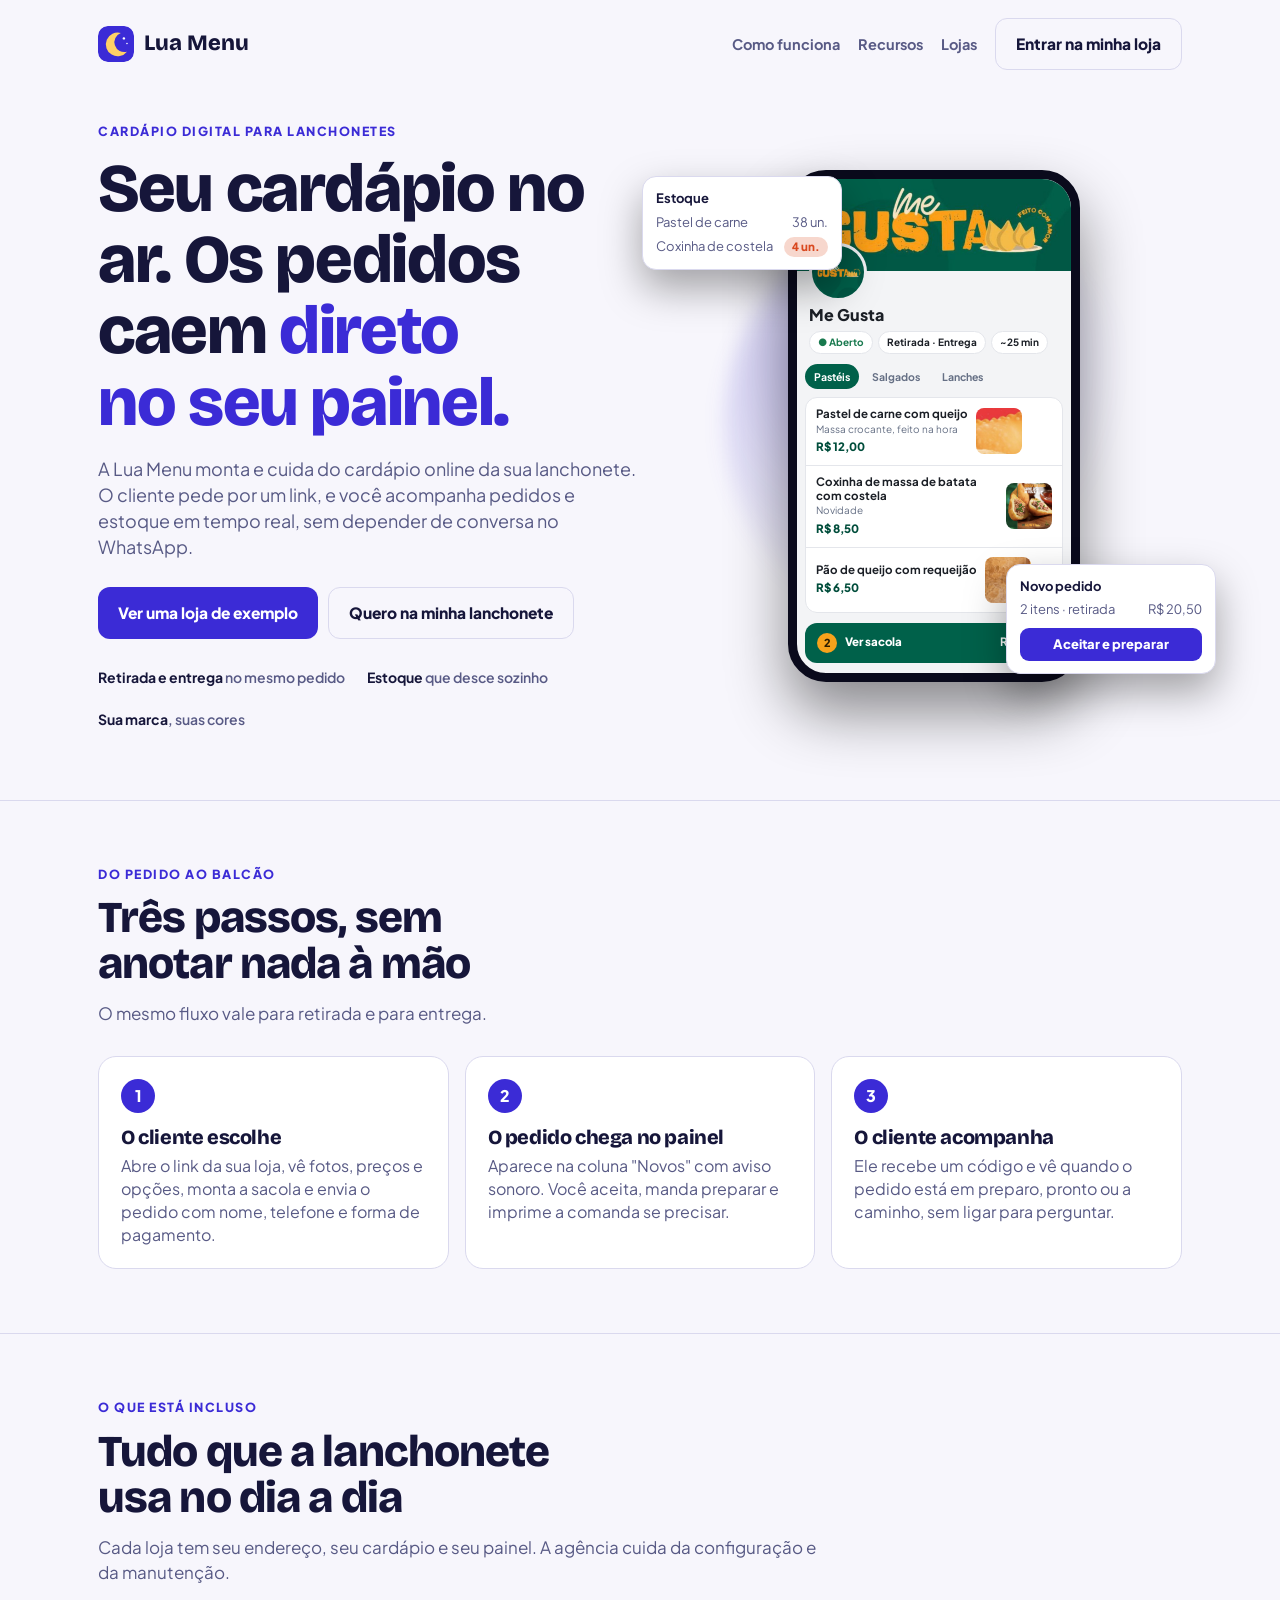
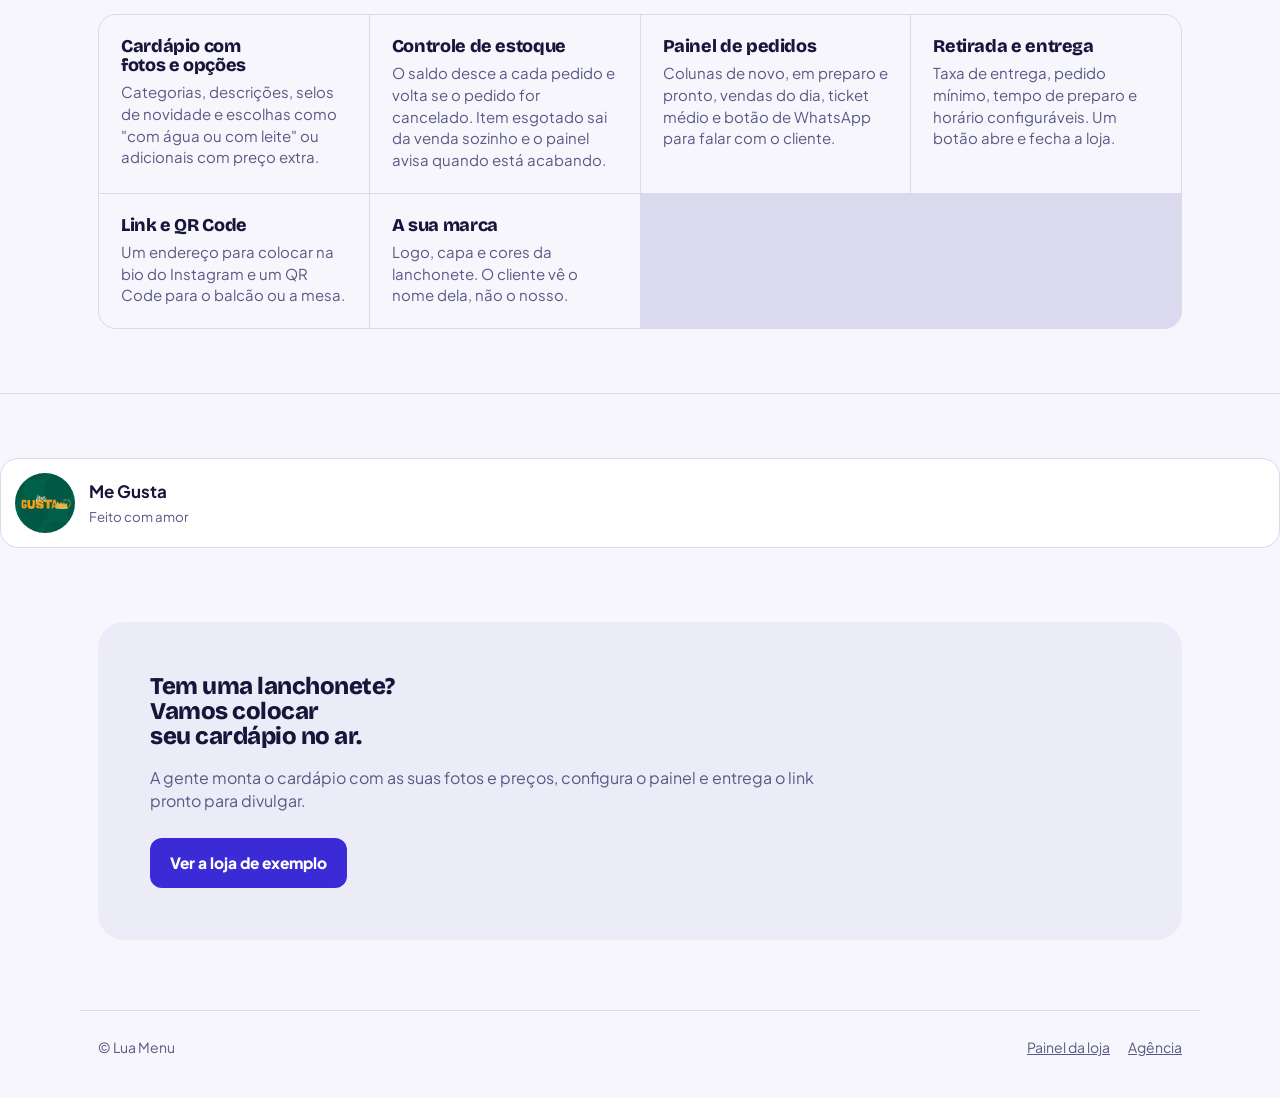
==== index.html @ 082c15fa "Lua Menu: plataforma de cardápio digital multi-lojas, com a Me Gusta como primeira loja Co-Authored-" ====
<!doctype html>
<html lang="pt-BR">
<head>
  <meta charset="utf-8">
  <meta name="viewport" content="width=device-width, initial-scale=1, viewport-fit=cover">
  <title>Lua Menu</title>
  <meta name="description" content="Cardápio digital e pedidos online para lanchonetes, com painel de pedidos e controle de estoque.">
  <link rel="icon" href="assets/luamenu-mark.svg">
  <link rel="preconnect" href="https://fonts.googleapis.com">
  <link rel="preconnect" href="https://fonts.gstatic.com" crossorigin>
  <link href="https://fonts.googleapis.com/css2?family=Bricolage+Grotesque:opsz,wght@12..96,700;12..96,800&family=Plus+Jakarta+Sans:wght@400;500;600;700;800&display=swap" rel="stylesheet">
  <link rel="stylesheet" href="css/base.css">
  <link rel="stylesheet" href="css/landing.css">
</head>
<body>
  <div class="wrap">
    <nav class="nav" aria-label="Principal">
      <a class="nav__brand" href="index.html"><img src="assets/luamenu-mark.svg" alt="">Lua Menu</a>
      <a class="l" href="#como">Como funciona</a>
      <a class="l" href="#recursos">Recursos</a>
      <a class="l" href="#lojas">Lojas</a>
      <a class="btn-l btn-l--ghost" href="painel.html">Entrar na minha loja</a>
    </nav>

    <header class="hero">
      <div>
        <p class="eyebrow">Cardápio digital para lanchonetes</p>
        <h1>Seu cardápio no ar. Os pedidos caem <em>direto no seu painel.</em></h1>
        <p class="lead">A Lua Menu monta e cuida do cardápio online da sua lanchonete. O cliente pede por um link, e você acompanha pedidos e estoque em tempo real, sem depender de conversa no WhatsApp.</p>
        <div class="cta">
          <a class="btn-l" id="ctaDemo" href="loja.html?l=me-gusta">Ver uma loja de exemplo</a>
          <a class="btn-l btn-l--ghost" id="ctaWa" href="#contato">Quero na minha lanchonete</a>
        </div>
        <div class="proof"><span><b>Retirada e entrega</b> no mesmo pedido</span><span><b>Estoque</b> que desce sozinho</span><span><b>Sua marca</b>, suas cores</span></div>
      </div>

      <div class="stage" aria-hidden="true">
        <div class="phone">
          <div class="cov"></div><div class="av"></div>
          <h3>Me Gusta</h3>
          <div class="bd"><span class="o">● Aberto</span><span>Retirada · Entrega</span><span>~25 min</span></div>
          <div class="tabs2"><span class="on">Pastéis</span><span>Salgados</span><span>Lanches</span></div>
          <div class="lst">
            <div class="r"><div><b>Pastel de carne com queijo</b><small>Massa crocante, feito na hora</small><div class="p">R$ 12,00</div></div><div class="im" style="background-image:url(assets/lojas/me-gusta/pastel.jpg)"></div></div>
            <div class="r"><div><b>Coxinha de massa de batata com costela</b><small>Novidade</small><div class="p">R$ 8,50</div></div><div class="im" style="background-image:url(assets/lojas/me-gusta/coxinha.jpg)"></div></div>
            <div class="r"><div><b>Pão de queijo com requeijão</b><div class="p">R$ 6,50</div></div><div class="im" style="background-image:url(assets/lojas/me-gusta/paodequeijo.jpg)"></div></div>
          </div>
          <div class="bar3"><i>2</i>Ver sacola<strong>R$ 20,50</strong></div>
        </div>
        <div class="float float--2"><b>Estoque</b><div class="row2"><span>Pastel de carne</span><span>38 un.</span></div><div class="row2"><span>Coxinha de costela</span><span class="lowp">4 un.</span></div></div>
        <div class="float"><b>Novo pedido</b><div class="row2"><span>2 itens · retirada</span><span>R$ 20,50</span></div><div class="acc">Aceitar e preparar</div></div>
      </div>
    </header>
  </div>

  <section class="sec" id="como"><div class="wrap">
    <p class="eyebrow">Do pedido ao balcão</p>
    <h2>Três passos, sem anotar nada à mão</h2>
    <p class="sub">O mesmo fluxo vale para retirada e para entrega.</p>
    <ol class="flow">
      <li><h3>O cliente escolhe</h3><p>Abre o link da sua loja, vê fotos, preços e opções, monta a sacola e envia o pedido com nome, telefone e forma de pagamento.</p></li>
      <li><h3>O pedido chega no painel</h3><p>Aparece na coluna "Novos" com aviso sonoro. Você aceita, manda preparar e imprime a comanda se precisar.</p></li>
      <li><h3>O cliente acompanha</h3><p>Ele recebe um código e vê quando o pedido está em preparo, pronto ou a caminho, sem ligar para perguntar.</p></li>
    </ol>
  </div></section>

  <section class="sec" id="recursos"><div class="wrap">
    <p class="eyebrow">O que está incluso</p>
    <h2>Tudo que a lanchonete usa no dia a dia</h2>
    <p class="sub">Cada loja tem seu endereço, seu cardápio e seu painel. A agência cuida da configuração e da manutenção.</p>
    <div class="feat">
      <div><h3>Cardápio com fotos e opções</h3><p>Categorias, descrições, selos de novidade e escolhas como "com água ou com leite" ou adicionais com preço extra.</p></div>
      <div><h3>Controle de estoque</h3><p>O saldo desce a cada pedido e volta se o pedido for cancelado. Item esgotado sai da venda sozinho e o painel avisa quando está acabando.</p></div>
      <div><h3>Painel de pedidos</h3><p>Colunas de novo, em preparo e pronto, vendas do dia, ticket médio e botão de WhatsApp para falar com o cliente.</p></div>
      <div><h3>Retirada e entrega</h3><p>Taxa de entrega, pedido mínimo, tempo de preparo e horário configuráveis. Um botão abre e fecha a loja.</p></div>
      <div><h3>Link e QR Code</h3><p>Um endereço para colocar na bio do Instagram e um QR Code para o balcão ou a mesa.</p></div>
      <div><h3>A sua marca</h3><p>Logo, capa e cores da lanchonete. O cliente vê o nome dela, não o nosso.</p></div>
    </div>
  </div></section>

  <section class="sec" id="lojas"><div class="wrap">
    <p class="eyebrow">Lojas no Lua Menu</p>
    <h2>Lanchonetes que já pedem por aqui</h2>
    <div id="lojas" class="lojas"></div>
  </div></section>

  <section id="contato"><div class="wrap"><div class="end">
    <h2>Tem uma lanchonete? Vamos colocar seu cardápio no ar.</h2>
    <p>A gente monta o cardápio com as suas fotos e preços, configura o painel e entrega o link pronto para divulgar.</p>
    <div class="cta"><a class="btn-l" id="waBtn" href="loja.html?l=me-gusta">Ver a loja de exemplo</a></div>
  </div></div></section>

  <footer class="wrap foot"><span>© Lua Menu</span><a href="painel.html">Painel da loja</a><a href="agencia.html">Agência</a></footer>

  <script src="js/config.js"></script>
  <script src="js/seed.js"></script>
  <script src="js/util.js"></script>
  <script src="js/store.js"></script>
  <script>
    (async function () {
      var cfg = window.LM_CONFIG;
      if (cfg.demoSlug) document.getElementById("ctaDemo").href = "loja.html?l=" + cfg.demoSlug;
      var wa = String(cfg.agency.whatsapp || "").replace(/\D/g, "");
      if (wa) {
        var link = "https://wa.me/" + wa + "?text=" + encodeURIComponent("Olá! Tenho uma lanchonete e quero saber mais sobre o Lua Menu.");
        document.getElementById("ctaWa").href = link;
        var b = document.getElementById("waBtn"); b.href = link; b.textContent = "Chamar a Lua no WhatsApp";
      }
      try {
        await Store.init();
        var list = await Store.listPublicTenants(), box = document.getElementById("lojas");
        var esc = window.LM.fmt.esc;
        box.innerHTML = list.map(function (t) {
          return '<a class="loja" href="loja.html?l=' + esc(t.slug) + '"><div class="a" style="background-image:url(\'' + esc(t.logo) + '\')"></div><div><b>' + esc(t.name) + '</b><small>' + esc(t.tagline || "Ver cardápio") + '</small></div></a>';
        }).join("") || '<p class="sub">Em breve.</p>';
      } catch (e) { document.getElementById("lojas").innerHTML = ""; }
    })();
  </script>
</body>
</html>
---- css/base.css ----
/* Base compartilhada pelas telas da loja e dos painéis */
*{box-sizing:border-box}
html{-webkit-text-size-adjust:100%}
body{margin:0;font-family:'Plus Jakarta Sans',system-ui,-apple-system,'Segoe UI',Roboto,sans-serif;font-size:16px;line-height:1.45;-webkit-font-smoothing:antialiased}
img{max-width:100%;display:block}
button,input,select,textarea{font:inherit;color:inherit}
button{cursor:pointer}
a{color:inherit}
[hidden]{display:none!important}
:focus-visible{outline:3px solid var(--focus,#5b8cff);outline-offset:2px}
h1,h2,h3{text-wrap:balance}

.btn{display:inline-flex;align-items:center;justify-content:center;gap:8px;border:0;border-radius:12px;padding:13px 18px;font-weight:700;font-size:15px;text-decoration:none;min-height:46px;background:var(--btn-bg);color:var(--btn-fg)}
.btn--block{display:flex;width:100%}
.btn--ghost{background:transparent;color:var(--fg);border:1.5px solid var(--line)}
.btn--soft{background:var(--soft);color:var(--fg)}
.btn--danger{background:transparent;color:var(--bad);border:1.5px solid var(--bad)}
.btn--sm{padding:8px 12px;min-height:36px;font-size:13.5px;border-radius:10px}
.btn:disabled{opacity:.5;cursor:not-allowed}

.field{margin:12px 0}
.field label,.lbl{display:block;font-weight:700;font-size:13.5px;margin-bottom:5px}
.field input,.field select,.field textarea,.inp{width:100%;padding:12px;border-radius:12px;border:1.5px solid var(--line);background:var(--card);color:var(--fg)}
.field input.bad,.field select.bad{border-color:var(--bad)}
.field input[type=color]{padding:3px;height:46px}
.err{color:var(--bad);font-size:13px;font-weight:700;margin-top:4px}
.hint{font-size:13px;color:var(--muted)}
.alert{background:var(--bad-bg);color:var(--bad);border-radius:12px;padding:10px 12px;font-weight:700;margin:10px 0}
.note{background:var(--soft);border-radius:12px;padding:10px 12px;font-size:14px}

.toast{position:fixed;left:50%;bottom:calc(88px + env(safe-area-inset-bottom,0px));transform:translateX(-50%);background:var(--toast-bg);color:var(--toast-fg);padding:11px 18px;border-radius:12px;z-index:200;font-weight:700;max-width:90vw;box-shadow:0 8px 24px rgba(0,0,0,.3)}
.toast[data-kind=bad]{background:var(--bad);color:#fff}

.step{flex:none;display:inline-flex;align-items:center;background:var(--soft);border-radius:12px;overflow:hidden}
.step button{border:0;background:transparent;font-size:20px;width:40px;height:42px;font-weight:700;color:var(--fg)}
.step button:disabled{opacity:.35}
.step span{min-width:26px;text-align:center;font-weight:800;font-variant-numeric:tabular-nums}

.sheet-back{position:fixed;inset:0;background:rgba(8,10,20,.55);z-index:80}
.sheet{position:fixed;z-index:90;background:var(--bg);color:var(--fg);display:flex;flex-direction:column;left:0;right:0;bottom:0;max-height:92vh;border-radius:22px 22px 0 0;box-shadow:0 -10px 40px rgba(0,0,0,.25);padding-bottom:env(safe-area-inset-bottom,0px)}
@media(min-width:760px){.sheet{left:50%;right:auto;top:50%;bottom:auto;transform:translate(-50%,-50%);width:480px;max-height:90vh;border-radius:22px}}
.sheet__head{display:flex;align-items:center;justify-content:space-between;gap:12px;padding:16px 18px 8px}
.sheet__head h2{margin:0;font-size:20px;font-weight:800}
.sheet__body{overflow:auto;padding:8px 18px 22px}
.icon-btn{border:0;background:var(--soft);border-radius:50%;width:38px;height:38px;font-size:22px;line-height:1;flex:none;color:var(--fg)}
.sum{background:var(--card);border:1px solid var(--line);border-radius:14px;padding:12px 14px;margin:12px 0}
.sum div{display:flex;justify-content:space-between;gap:12px;padding:3px 0}
.sum .total{font-weight:800;font-size:18px;border-top:1px dashed var(--line);margin-top:6px;padding-top:9px}
.tabular{font-variant-numeric:tabular-nums}
@media (prefers-reduced-motion:reduce){*{animation:none!important;transition:none!important}}
---- css/landing.css ----
/* Lua Menu: página institucional. Dark-first (céu noturno), com versão clara. */
:root{
  --bg:#0e0e2b; --bg2:#15153b; --fg:#f2efe4; --muted:#a9a8c9; --line:#2a2a5a; --card:#171744;
  --moon:#ffd166; --moon-fg:#2a1d00; --coral:#ff7a59; --ok:#5bd69a; --bad:#ff8577;
  --btn-bg:var(--moon); --btn-fg:var(--moon-fg); --focus:#8fb0ff;
  --display:'Bricolage Grotesque','Plus Jakarta Sans',system-ui,sans-serif; --body:'Plus Jakarta Sans',system-ui,-apple-system,'Segoe UI',sans-serif;
  color-scheme:dark;
}
@media (prefers-color-scheme:light){:root:not([data-theme="dark"]){
  --bg:#f7f6fc; --bg2:#ecebf8; --fg:#16163a; --muted:#585a85; --line:#dad9ee; --card:#ffffff;
  --moon:#3b2bd6; --moon-fg:#ffffff; --coral:#d9481f; --ok:#16774a; --bad:#c42b1c; --btn-bg:#3b2bd6; --btn-fg:#fff; --focus:#3b2bd6; color-scheme:light}}
:root[data-theme="light"]{
  --bg:#f7f6fc; --bg2:#ecebf8; --fg:#16163a; --muted:#585a85; --line:#dad9ee; --card:#ffffff;
  --moon:#3b2bd6; --moon-fg:#ffffff; --coral:#d9481f; --ok:#16774a; --bad:#c42b1c; --btn-bg:#3b2bd6; --btn-fg:#fff; --focus:#3b2bd6; color-scheme:light}

body{background:var(--bg);color:var(--fg);font-family:var(--body)}
.wrap{max-width:1120px;margin:0 auto;padding-inline:max(18px,env(safe-area-inset-left,0px)) max(18px,env(safe-area-inset-right,0px))}
h1,h2,h3{font-family:var(--display);font-weight:800;letter-spacing:-.02em;line-height:1.05}
.eyebrow{font-size:12.5px;font-weight:800;letter-spacing:.12em;text-transform:uppercase;color:var(--moon);margin:0 0 12px}

/* Navegação */
.nav{display:flex;align-items:center;gap:18px;padding-block:18px;flex-wrap:wrap}
.nav__brand{display:flex;align-items:center;gap:10px;font-family:var(--display);font-weight:800;font-size:22px;text-decoration:none;margin-right:auto}
.nav__brand img{width:36px;height:36px;border-radius:10px}
.nav a.l{color:var(--muted);text-decoration:none;font-weight:700;font-size:14.5px}
.nav a.l:hover{color:var(--fg)}
@media(max-width:700px){.nav a.l{display:none}}

/* Hero */
.hero{display:grid;grid-template-columns:1.05fr .95fr;gap:40px;align-items:center;padding-block:34px 70px}
@media(max-width:900px){.hero{grid-template-columns:1fr;padding-bottom:40px}}
.hero h1{font-size:clamp(38px,6.4vw,68px);margin:0}
.hero h1 em{font-style:normal;color:var(--moon)}
.hero p.lead{font-size:18px;color:var(--muted);max-width:52ch;margin:18px 0 0}
.cta{display:flex;gap:10px;flex-wrap:wrap;margin-top:26px}
.btn-l{display:inline-flex;align-items:center;justify-content:center;border-radius:12px;padding:14px 20px;font-weight:800;text-decoration:none;font-size:15.5px;background:var(--btn-bg);color:var(--btn-fg);min-height:48px;border:0}
.btn-l--ghost{background:transparent;color:var(--fg);border:1.5px solid var(--line)}
.btn-l--ghost:hover{border-color:var(--moon)}
.proof{display:flex;gap:22px;flex-wrap:wrap;margin-top:28px;color:var(--muted);font-size:14px;font-weight:600}
.proof b{color:var(--fg)}

/* Maquete do celular com a loja real */
.stage{position:relative;display:grid;place-items:center;min-height:540px}
.stage::before{content:"";position:absolute;width:420px;height:420px;border-radius:50%;background:radial-gradient(circle at 35% 35%,color-mix(in srgb,var(--moon) 30%,transparent),transparent 65%);filter:blur(10px)}
.phone{position:relative;width:292px;border-radius:38px;border:9px solid #0a0a1c;background:#f3f4f6;color:#1b1f26;overflow:hidden;box-shadow:0 30px 60px rgba(0,0,0,.45);font-family:'Plus Jakarta Sans',system-ui,sans-serif}
.phone .cov{height:92px;background:#00614a url(../assets/lojas/me-gusta/cover.jpg) center/cover}
.phone .av{width:58px;height:58px;border-radius:50%;border:3px solid #f3f4f6;background:#00614a url(../assets/lojas/me-gusta/avatar.jpg) center/cover;margin:-28px 0 0 12px;position:relative}
.phone h3{font-family:'Plus Jakarta Sans',system-ui,sans-serif;font-size:16px;letter-spacing:0;margin:6px 12px 0}
.phone .bd{display:flex;gap:5px;margin:7px 12px 0;flex-wrap:wrap}
.phone .bd span{font-size:10px;font-weight:700;background:#fff;border:1px solid #e4e6eb;border-radius:99px;padding:3px 8px}
.phone .bd .o{color:#18794e}
.phone .tabs2{display:flex;gap:4px;margin:10px 8px 0;font-size:10.5px;font-weight:700;color:#667085}
.phone .tabs2 span{padding:5px 9px;border-radius:99px}
.phone .tabs2 .on{background:#00614a;color:#fff}
.phone .lst{background:#fff;border:1px solid #e4e6eb;border-radius:12px;margin:8px 8px 0;overflow:hidden}
.phone .r{display:flex;gap:8px;align-items:center;padding:9px 10px;border-top:1px solid #e4e6eb}
.phone .r:first-child{border-top:0}
.phone .r b{display:block;font-size:11.5px;line-height:1.2}
.phone .r small{display:block;font-size:10px;color:#667085;margin-top:1px}
.phone .r .p{font-weight:800;font-size:11.5px;color:#004d3b;margin-top:3px}
.phone .r .im{flex:none;width:46px;height:46px;border-radius:8px;background:#eceef2 center/cover}
.phone .bar3{margin:10px 8px 10px;background:#00614a;color:#fff;border-radius:12px;padding:10px 12px;display:flex;align-items:center;gap:8px;font-size:11.5px;font-weight:800}
.phone .bar3 i{font-style:normal;background:#f7a21b;color:#2b1c00;border-radius:99px;min-width:20px;height:20px;display:grid;place-items:center;font-size:11px}
.phone .bar3 strong{margin-left:auto}
.float{position:absolute;right:-34px;bottom:22px;width:210px;background:var(--card);border:1px solid var(--line);border-radius:14px;padding:12px 13px;box-shadow:0 18px 40px rgba(0,0,0,.35);font-size:13px}
.float b{display:block}
.float .row2{display:flex;justify-content:space-between;gap:8px;margin-top:5px;color:var(--muted);font-variant-numeric:tabular-nums}
.float .acc{margin-top:9px;background:var(--btn-bg);color:var(--btn-fg);border-radius:9px;text-align:center;font-weight:800;padding:7px}
.float--2{top:20px;bottom:auto;left:-44px;right:auto;width:200px}
.float .lowp{display:inline-block;background:color-mix(in srgb,var(--coral) 22%,transparent);color:var(--coral);border-radius:99px;padding:2px 8px;font-size:11.5px;font-weight:800;white-space:nowrap}
@media(max-width:560px){.float{display:none}.stage{min-height:0;padding-block:16px}}

/* Seções */
.sec{padding-block:64px;border-top:1px solid var(--line)}
.sec h2{font-size:clamp(28px,4.4vw,44px);margin:0 0 14px;max-width:20ch}
.sec .sub{color:var(--muted);max-width:60ch;margin:0 0 30px;font-size:17px}
.flow{display:grid;grid-template-columns:repeat(3,minmax(0,1fr));gap:16px;counter-reset:s}
@media(max-width:800px){.flow{grid-template-columns:1fr}}
.flow li{list-style:none;background:var(--card);border:1px solid var(--line);border-radius:18px;padding:22px;counter-increment:s;min-width:0}
.flow li::before{content:counter(s);display:grid;place-items:center;width:34px;height:34px;border-radius:50%;background:var(--moon);color:var(--moon-fg);font-weight:800;margin-bottom:14px}
.flow h3{font-size:20px;margin:0 0 6px}
.flow p{margin:0;color:var(--muted)}
.flow{padding:0;margin:0}
.feat{display:grid;grid-template-columns:repeat(auto-fit,minmax(250px,1fr));gap:0;border:1px solid var(--line);border-radius:18px;overflow:hidden;background:var(--line);gap:1px}
.feat>div{background:var(--bg);padding:22px}
.feat h3{font-size:18px;margin:0 0 6px}
.feat p{margin:0;color:var(--muted);font-size:15px}
.lojas{display:grid;grid-template-columns:repeat(auto-fill,minmax(260px,1fr));gap:14px}
.loja{display:flex;gap:14px;align-items:center;background:var(--card);border:1px solid var(--line);border-radius:18px;padding:14px;text-decoration:none;min-width:0}
.loja:hover{border-color:var(--moon)}
.loja .a{width:60px;height:60px;border-radius:50%;background:var(--bg2) center/cover;flex:none}
.loja b{display:block;font-size:17px}
.loja small{color:var(--muted)}
.end{background:var(--bg2);border-radius:26px;padding:clamp(26px,5vw,52px);margin-block:10px 70px}
.end h2{margin:0 0 10px;max-width:18ch}
.end p{color:var(--muted);max-width:56ch}
.foot{border-top:1px solid var(--line);padding-block:26px 40px;display:flex;gap:18px;flex-wrap:wrap;color:var(--muted);font-size:14px}
.foot a{color:var(--muted)}
.foot span{margin-right:auto}
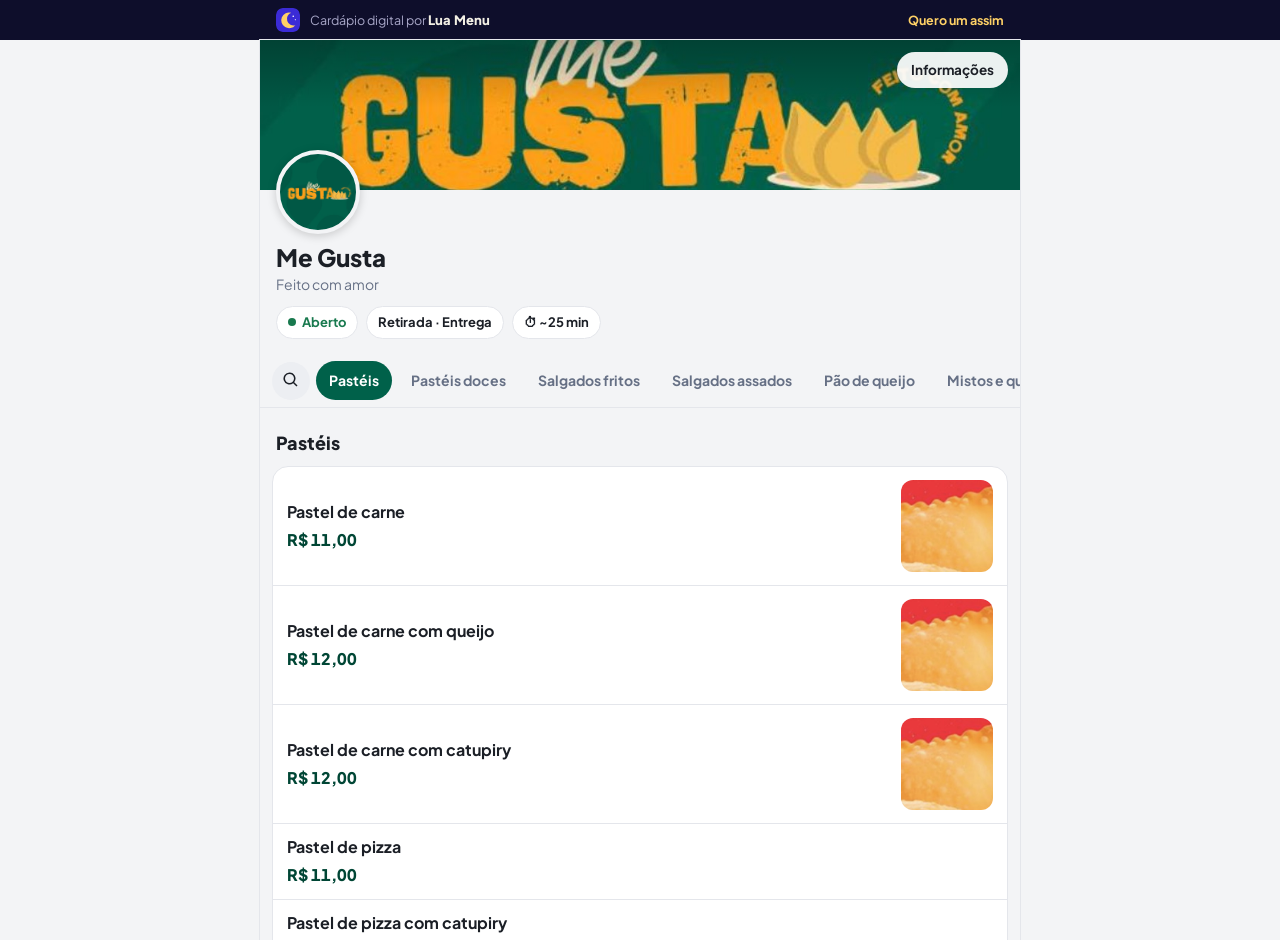
==== commit ee8ab8ec: "Separa a página institucional (site/) e abre direto o cardápio, com faixa Lua Menu no topo Co-Author" ====
--- a/index.html
+++ b/index.html
@@ -1,120 +1,5 @@
 <!doctype html>
-<html lang="pt-BR">
-<head>
-  <meta charset="utf-8">
-  <meta name="viewport" content="width=device-width, initial-scale=1, viewport-fit=cover">
-  <title>Lua Menu</title>
-  <meta name="description" content="Cardápio digital e pedidos online para lanchonetes, com painel de pedidos e controle de estoque.">
-  <link rel="icon" href="assets/luamenu-mark.svg">
-  <link rel="preconnect" href="https://fonts.googleapis.com">
-  <link rel="preconnect" href="https://fonts.gstatic.com" crossorigin>
-  <link href="https://fonts.googleapis.com/css2?family=Bricolage+Grotesque:opsz,wght@12..96,700;12..96,800&family=Plus+Jakarta+Sans:wght@400;500;600;700;800&display=swap" rel="stylesheet">
-  <link rel="stylesheet" href="css/base.css">
-  <link rel="stylesheet" href="css/landing.css">
-</head>
-<body>
-  <div class="wrap">
-    <nav class="nav" aria-label="Principal">
-      <a class="nav__brand" href="index.html"><img src="assets/luamenu-mark.svg" alt="">Lua Menu</a>
-      <a class="l" href="#como">Como funciona</a>
-      <a class="l" href="#recursos">Recursos</a>
-      <a class="l" href="#lojas">Lojas</a>
-      <a class="btn-l btn-l--ghost" href="painel.html">Entrar na minha loja</a>
-    </nav>
-
-    <header class="hero">
-      <div>
-        <p class="eyebrow">Cardápio digital para lanchonetes</p>
-        <h1>Seu cardápio no ar. Os pedidos caem <em>direto no seu painel.</em></h1>
-        <p class="lead">A Lua Menu monta e cuida do cardápio online da sua lanchonete. O cliente pede por um link, e você acompanha pedidos e estoque em tempo real, sem depender de conversa no WhatsApp.</p>
-        <div class="cta">
-          <a class="btn-l" id="ctaDemo" href="loja.html?l=me-gusta">Ver uma loja de exemplo</a>
-          <a class="btn-l btn-l--ghost" id="ctaWa" href="#contato">Quero na minha lanchonete</a>
-        </div>
-        <div class="proof"><span><b>Retirada e entrega</b> no mesmo pedido</span><span><b>Estoque</b> que desce sozinho</span><span><b>Sua marca</b>, suas cores</span></div>
-      </div>
-
-      <div class="stage" aria-hidden="true">
-        <div class="phone">
-          <div class="cov"></div><div class="av"></div>
-          <h3>Me Gusta</h3>
-          <div class="bd"><span class="o">● Aberto</span><span>Retirada · Entrega</span><span>~25 min</span></div>
-          <div class="tabs2"><span class="on">Pastéis</span><span>Salgados</span><span>Lanches</span></div>
-          <div class="lst">
-            <div class="r"><div><b>Pastel de carne com queijo</b><small>Massa crocante, feito na hora</small><div class="p">R$ 12,00</div></div><div class="im" style="background-image:url(assets/lojas/me-gusta/pastel.jpg)"></div></div>
-            <div class="r"><div><b>Coxinha de massa de batata com costela</b><small>Novidade</small><div class="p">R$ 8,50</div></div><div class="im" style="background-image:url(assets/lojas/me-gusta/coxinha.jpg)"></div></div>
-            <div class="r"><div><b>Pão de queijo com requeijão</b><div class="p">R$ 6,50</div></div><div class="im" style="background-image:url(assets/lojas/me-gusta/paodequeijo.jpg)"></div></div>
-          </div>
-          <div class="bar3"><i>2</i>Ver sacola<strong>R$ 20,50</strong></div>
-        </div>
-        <div class="float float--2"><b>Estoque</b><div class="row2"><span>Pastel de carne</span><span>38 un.</span></div><div class="row2"><span>Coxinha de costela</span><span class="lowp">4 un.</span></div></div>
-        <div class="float"><b>Novo pedido</b><div class="row2"><span>2 itens · retirada</span><span>R$ 20,50</span></div><div class="acc">Aceitar e preparar</div></div>
-      </div>
-    </header>
-  </div>
-
-  <section class="sec" id="como"><div class="wrap">
-    <p class="eyebrow">Do pedido ao balcão</p>
-    <h2>Três passos, sem anotar nada à mão</h2>
-    <p class="sub">O mesmo fluxo vale para retirada e para entrega.</p>
-    <ol class="flow">
-      <li><h3>O cliente escolhe</h3><p>Abre o link da sua loja, vê fotos, preços e opções, monta a sacola e envia o pedido com nome, telefone e forma de pagamento.</p></li>
-      <li><h3>O pedido chega no painel</h3><p>Aparece na coluna "Novos" com aviso sonoro. Você aceita, manda preparar e imprime a comanda se precisar.</p></li>
-      <li><h3>O cliente acompanha</h3><p>Ele recebe um código e vê quando o pedido está em preparo, pronto ou a caminho, sem ligar para perguntar.</p></li>
-    </ol>
-  </div></section>
-
-  <section class="sec" id="recursos"><div class="wrap">
-    <p class="eyebrow">O que está incluso</p>
-    <h2>Tudo que a lanchonete usa no dia a dia</h2>
-    <p class="sub">Cada loja tem seu endereço, seu cardápio e seu painel. A agência cuida da configuração e da manutenção.</p>
-    <div class="feat">
-      <div><h3>Cardápio com fotos e opções</h3><p>Categorias, descrições, selos de novidade e escolhas como "com água ou com leite" ou adicionais com preço extra.</p></div>
-      <div><h3>Controle de estoque</h3><p>O saldo desce a cada pedido e volta se o pedido for cancelado. Item esgotado sai da venda sozinho e o painel avisa quando está acabando.</p></div>
-      <div><h3>Painel de pedidos</h3><p>Colunas de novo, em preparo e pronto, vendas do dia, ticket médio e botão de WhatsApp para falar com o cliente.</p></div>
-      <div><h3>Retirada e entrega</h3><p>Taxa de entrega, pedido mínimo, tempo de preparo e horário configuráveis. Um botão abre e fecha a loja.</p></div>
-      <div><h3>Link e QR Code</h3><p>Um endereço para colocar na bio do Instagram e um QR Code para o balcão ou a mesa.</p></div>
-      <div><h3>A sua marca</h3><p>Logo, capa e cores da lanchonete. O cliente vê o nome dela, não o nosso.</p></div>
-    </div>
-  </div></section>
-
-  <section class="sec" id="lojas"><div class="wrap">
-    <p class="eyebrow">Lojas no Lua Menu</p>
-    <h2>Lanchonetes que já pedem por aqui</h2>
-    <div id="lojas" class="lojas"></div>
-  </div></section>
-
-  <section id="contato"><div class="wrap"><div class="end">
-    <h2>Tem uma lanchonete? Vamos colocar seu cardápio no ar.</h2>
-    <p>A gente monta o cardápio com as suas fotos e preços, configura o painel e entrega o link pronto para divulgar.</p>
-    <div class="cta"><a class="btn-l" id="waBtn" href="loja.html?l=me-gusta">Ver a loja de exemplo</a></div>
-  </div></div></section>
-
-  <footer class="wrap foot"><span>© Lua Menu</span><a href="painel.html">Painel da loja</a><a href="agencia.html">Agência</a></footer>
-
-  <script src="js/config.js"></script>
-  <script src="js/seed.js"></script>
-  <script src="js/util.js"></script>
-  <script src="js/store.js"></script>
-  <script>
-    (async function () {
-      var cfg = window.LM_CONFIG;
-      if (cfg.demoSlug) document.getElementById("ctaDemo").href = "loja.html?l=" + cfg.demoSlug;
-      var wa = String(cfg.agency.whatsapp || "").replace(/\D/g, "");
-      if (wa) {
-        var link = "https://wa.me/" + wa + "?text=" + encodeURIComponent("Olá! Tenho uma lanchonete e quero saber mais sobre o Lua Menu.");
-        document.getElementById("ctaWa").href = link;
-        var b = document.getElementById("waBtn"); b.href = link; b.textContent = "Chamar a Lua no WhatsApp";
-      }
-      try {
-        await Store.init();
-        var list = await Store.listPublicTenants(), box = document.getElementById("lojas");
-        var esc = window.LM.fmt.esc;
-        box.innerHTML = list.map(function (t) {
-          return '<a class="loja" href="loja.html?l=' + esc(t.slug) + '"><div class="a" style="background-image:url(\'' + esc(t.logo) + '\')"></div><div><b>' + esc(t.name) + '</b><small>' + esc(t.tagline || "Ver cardápio") + '</small></div></a>';
-        }).join("") || '<p class="sub">Em breve.</p>';
-      } catch (e) { document.getElementById("lojas").innerHTML = ""; }
-    })();
-  </script>
-</body>
-</html>
+<html lang="pt-BR"><head><meta charset="utf-8"><meta name="viewport" content="width=device-width, initial-scale=1">
+<title>Me Gusta | Cardápio digital</title>
+<meta http-equiv="refresh" content="0; url=loja.html?l=me-gusta"><link rel="canonical" href="loja.html?l=me-gusta"></head>
+<body><p><a href="loja.html?l=me-gusta">Abrir o cardápio da Me Gusta</a></p></body></html>
